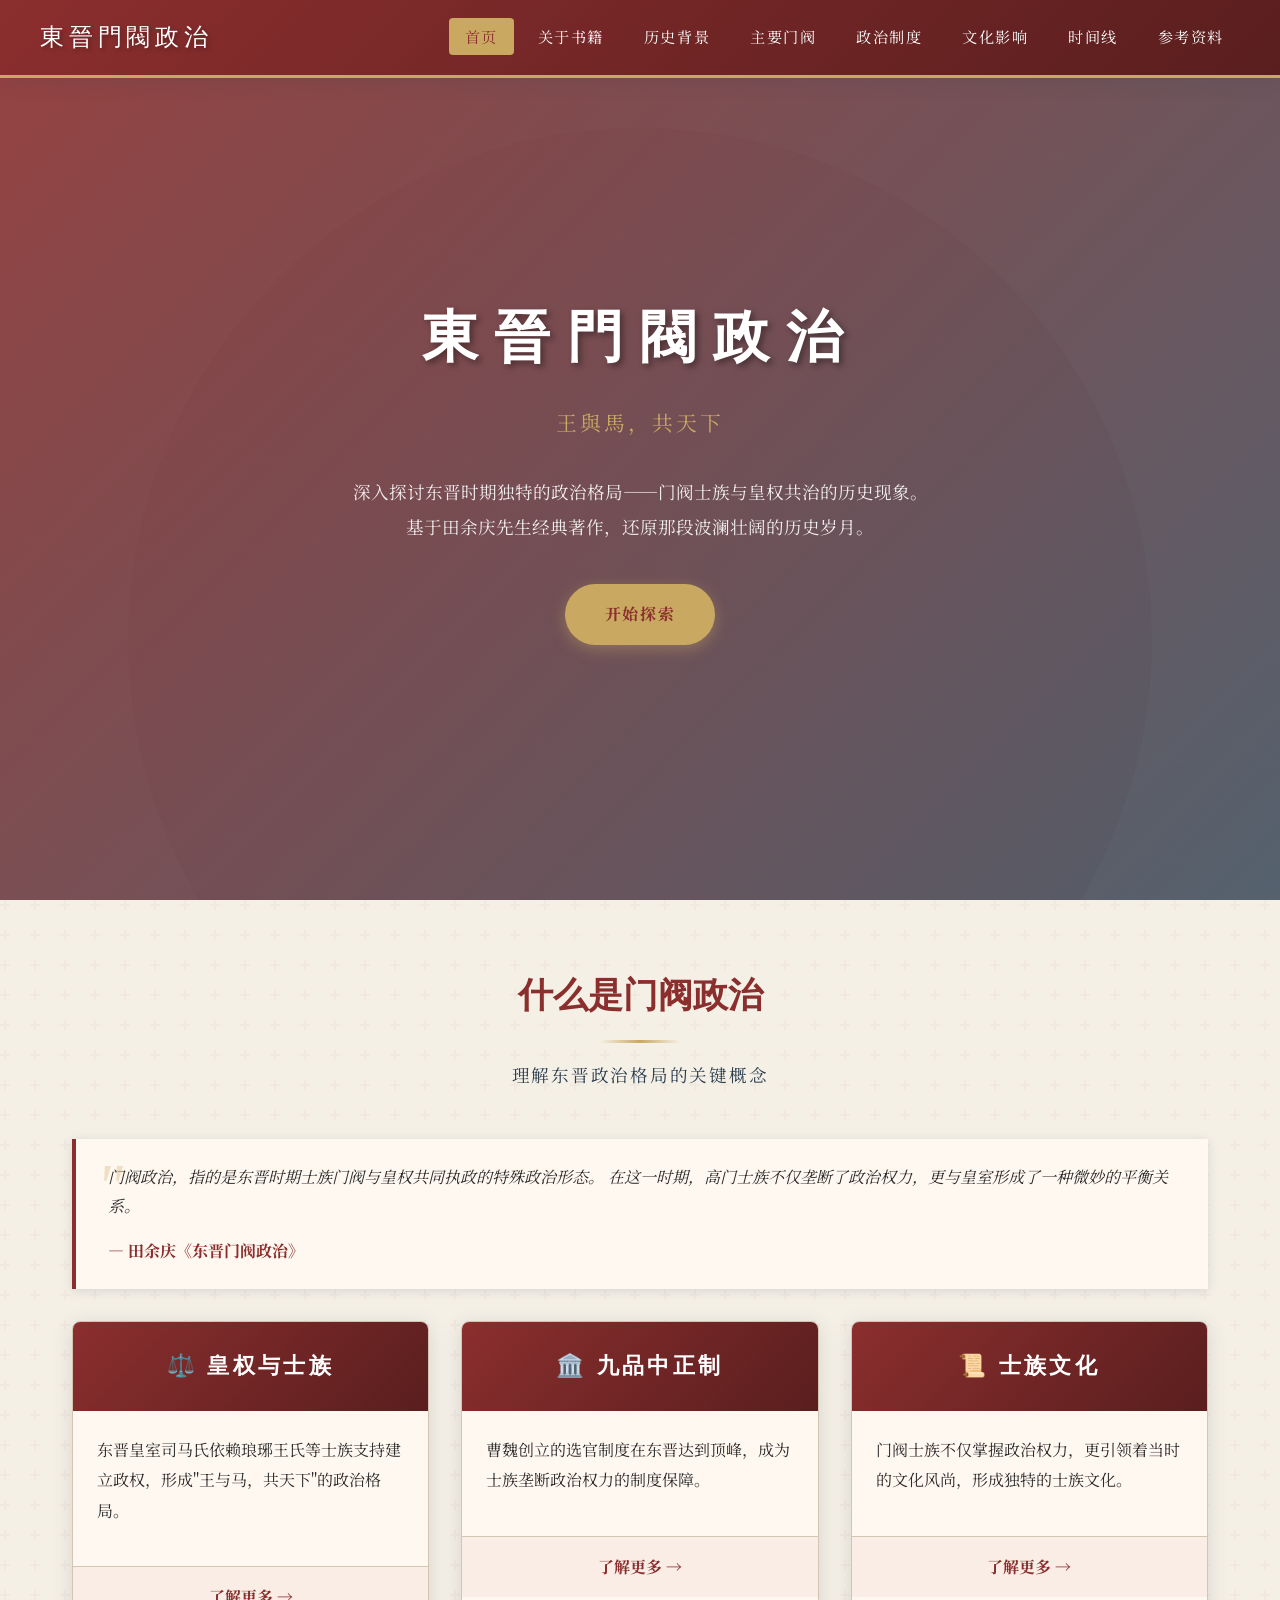
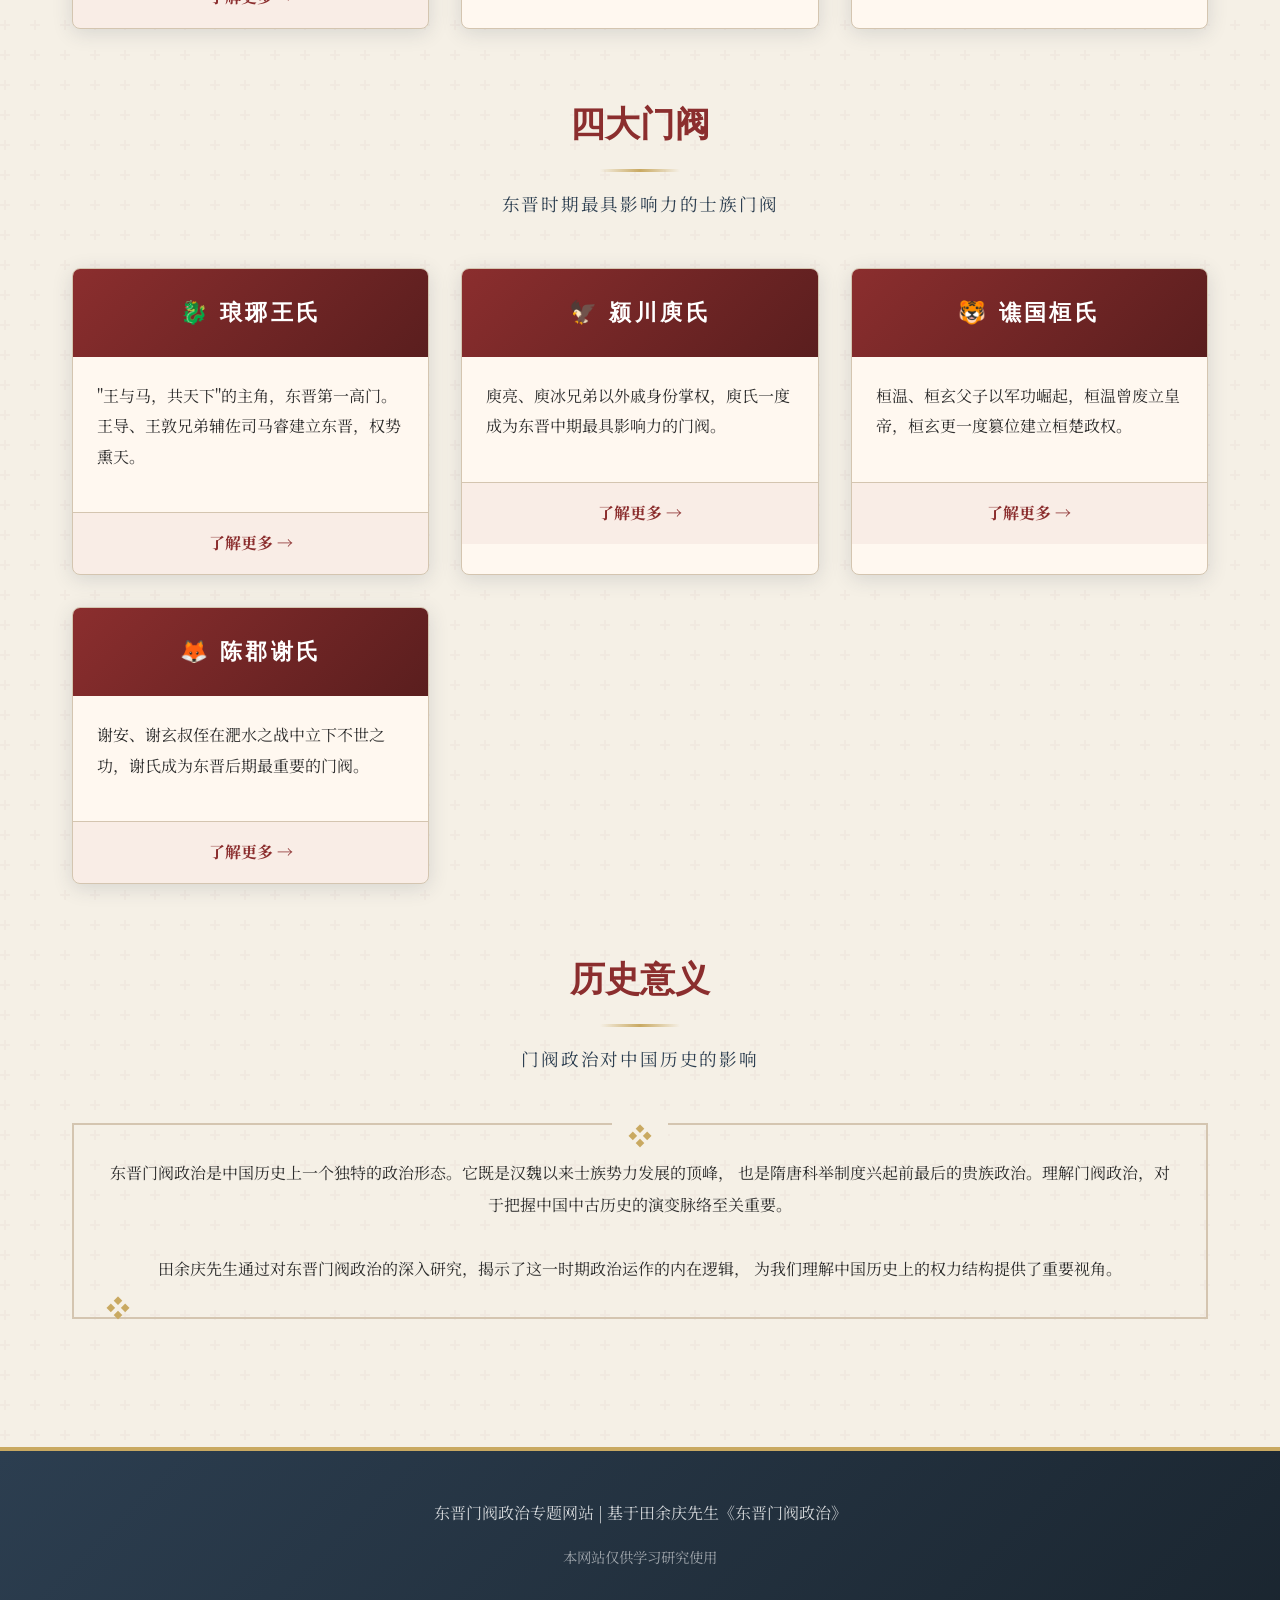
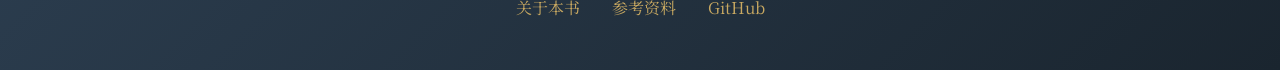
==== index.html @ a9a21c16 "Initial commit: 东晋门阀政治专题网站" ====
<!DOCTYPE html>
<html lang="zh-CN">
<head>
  <meta charset="UTF-8">
  <meta name="viewport" content="width=device-width, initial-scale=1.0">
  <meta name="description" content="东晋门阀政治专题网站 - 基于田余庆先生经典著作，深入探讨东晋时期门阀士族与皇权的政治格局">
  <meta name="keywords" content="东晋，门阀政治，田余庆，魏晋南北朝，中国历史，士族，皇权">
  <meta name="author" content="东晋门阀政治研究">
  
  <title>东晋门阀政治 - 首页</title>
  
  <!-- 样式表 -->
  <link rel="stylesheet" href="css/style.css">
  
  <!-- 字体 -->
  <link rel="preconnect" href="https://fonts.googleapis.com">
  <link rel="preconnect" href="https://fonts.gstatic.com" crossorigin>
  <link href="https://fonts.googleapis.com/css2?family=Noto+Serif+SC:wght@400;500;600;700&display=swap" rel="stylesheet">
  
  <!-- Favicon -->
  <link rel="icon" type="image/svg+xml" href="data:image/svg+xml,<svg xmlns='http://www.w3.org/2000/svg' viewBox='0 0 100 100'><text y='.9em' font-size='90'>📜</text></svg>">
</head>
<body>
  <!-- 导航栏 -->
  <nav class="navbar">
    <div class="navbar-content">
      <a href="index.html" class="navbar-brand">東晉門閥政治</a>
      <button class="navbar-toggle" aria-label="切换导航菜单">
        <span></span>
        <span></span>
        <span></span>
      </button>
      <ul class="nav-menu">
        <li><a href="index.html">首页</a></li>
        <li><a href="about.html">关于书籍</a></li>
        <li><a href="background.html">历史背景</a></li>
        <li><a href="clans.html">主要门阀</a></li>
        <li><a href="politics.html">政治制度</a></li>
        <li><a href="culture.html">文化影响</a></li>
        <li><a href="timeline.html">时间线</a></li>
        <li><a href="references.html">参考资料</a></li>
      </ul>
    </div>
  </nav>

  <!-- 英雄区域 -->
  <header class="hero">
    <div class="hero-content">
      <h1 class="hero-title">東晉門閥政治</h1>
      <p class="hero-subtitle">王與馬，共天下</p>
      <p class="hero-description">
        深入探讨东晋时期独特的政治格局——门阀士族与皇权共治的历史现象。<br>
        基于田余庆先生经典著作，还原那段波澜壮阔的历史岁月。
      </p>
      <a href="about.html" class="hero-btn">开始探索</a>
    </div>
  </header>

  <!-- 主要内容 -->
  <main class="container">
    <!-- 简介部分 -->
    <section class="section">
      <h2 class="section-title">什么是门阀政治</h2>
      <p class="section-subtitle">理解东晋政治格局的关键概念</p>
      
      <div class="quote-block">
        <p>
          门阀政治，指的是东晋时期士族门阀与皇权共同执政的特殊政治形态。
          在这一时期，高门士族不仅垄断了政治权力，更与皇室形成了一种微妙的平衡关系。
        </p>
        <cite>— 田余庆《东晋门阀政治》</cite>
      </div>
      
      <div class="card-grid">
        <article class="card">
          <div class="card-header">
            <h3>⚖️ 皇权与士族</h3>
          </div>
          <div class="card-body">
            <p>东晋皇室司马氏依赖琅琊王氏等士族支持建立政权，形成"王与马，共天下"的政治格局。</p>
          </div>
          <div class="card-footer">
            <a href="politics.html" style="color: var(--primary-color); text-decoration: none; font-weight: bold;">了解更多 →</a>
          </div>
        </article>
        
        <article class="card">
          <div class="card-header">
            <h3>🏛️ 九品中正制</h3>
          </div>
          <div class="card-body">
            <p>曹魏创立的选官制度在东晋达到顶峰，成为士族垄断政治权力的制度保障。</p>
          </div>
          <div class="card-footer">
            <a href="politics.html" style="color: var(--primary-color); text-decoration: none; font-weight: bold;">了解更多 →</a>
          </div>
        </article>
        
        <article class="card">
          <div class="card-header">
            <h3>📜 士族文化</h3>
          </div>
          <div class="card-body">
            <p>门阀士族不仅掌握政治权力，更引领着当时的文化风尚，形成独特的士族文化。</p>
          </div>
          <div class="card-footer">
            <a href="culture.html" style="color: var(--primary-color); text-decoration: none; font-weight: bold;">了解更多 →</a>
          </div>
        </article>
      </div>
    </section>

    <!-- 主要门阀预览 -->
    <section class="section">
      <h2 class="section-title">四大门阀</h2>
      <p class="section-subtitle">东晋时期最具影响力的士族门阀</p>
      
      <div class="card-grid">
        <article class="card">
          <div class="card-header">
            <h3>🐉 琅琊王氏</h3>
          </div>
          <div class="card-body">
            <p>"王与马，共天下"的主角，东晋第一高门。王导、王敦兄弟辅佐司马睿建立东晋，权势熏天。</p>
          </div>
          <div class="card-footer">
            <a href="clans.html" style="color: var(--primary-color); text-decoration: none; font-weight: bold;">了解更多 →</a>
          </div>
        </article>
        
        <article class="card">
          <div class="card-header">
            <h3>🦅 颍川庾氏</h3>
          </div>
          <div class="card-body">
            <p>庾亮、庾冰兄弟以外戚身份掌权，庾氏一度成为东晋中期最具影响力的门阀。</p>
          </div>
          <div class="card-footer">
            <a href="clans.html" style="color: var(--primary-color); text-decoration: none; font-weight: bold;">了解更多 →</a>
          </div>
        </article>
        
        <article class="card">
          <div class="card-header">
            <h3>🐯 谯国桓氏</h3>
          </div>
          <div class="card-body">
            <p>桓温、桓玄父子以军功崛起，桓温曾废立皇帝，桓玄更一度篡位建立桓楚政权。</p>
          </div>
          <div class="card-footer">
            <a href="clans.html" style="color: var(--primary-color); text-decoration: none; font-weight: bold;">了解更多 →</a>
          </div>
        </article>
        
        <article class="card">
          <div class="card-header">
            <h3>🦊 陈郡谢氏</h3>
          </div>
          <div class="card-body">
            <p>谢安、谢玄叔侄在淝水之战中立下不世之功，谢氏成为东晋后期最重要的门阀。</p>
          </div>
          <div class="card-footer">
            <a href="clans.html" style="color: var(--primary-color); text-decoration: none; font-weight: bold;">了解更多 →</a>
          </div>
        </article>
      </div>
    </section>

    <!-- 历史意义 -->
    <section class="section">
      <h2 class="section-title">历史意义</h2>
      <p class="section-subtitle">门阀政治对中国历史的影响</p>
      
      <div class="decorative-border">
        <p style="line-height: 2; text-align: center;">
          东晋门阀政治是中国历史上一个独特的政治形态。它既是汉魏以来士族势力发展的顶峰，
          也是隋唐科举制度兴起前最后的贵族政治。理解门阀政治，对于把握中国中古历史的演变脉络至关重要。
          <br><br>
          田余庆先生通过对东晋门阀政治的深入研究，揭示了这一时期政治运作的内在逻辑，
          为我们理解中国历史上的权力结构提供了重要视角。
        </p>
      </div>
    </section>
  </main>

  <!-- 页脚 -->
  <footer class="footer">
    <div class="footer-content">
      <p class="footer-text">东晋门阀政治专题网站 | 基于田余庆先生《东晋门阀政治》</p>
      <p class="footer-text" style="font-size: 0.9rem; opacity: 0.7;">本网站仅供学习研究使用</p>
      <div class="footer-links">
        <a href="about.html">关于本书</a>
        <a href="references.html">参考资料</a>
        <a href="https://github.com" target="_blank" rel="noopener">GitHub</a>
      </div>
    </div>
  </footer>

  <!-- JavaScript -->
  <script src="js/main.js"></script>
</body>
</html>
---- css/style.css ----
/* 东晋门阀政治 - 中国风古典风格样式 */

:root {
  /* 中国传统色彩 */
  --primary-color: #8B2E2E;        /* 朱红 - 主色调 */
  --secondary-color: #2C3E50;      /* 深青 - 辅助色 */
  --accent-color: #C9A961;         /* 金色 - 强调色 */
  --bg-color: #F5F0E6;             /* 米白 - 背景色 */
  --paper-color: #FFF8F0;          /* 宣纸白 */
  --text-color: #2C2C2C;           /* 墨黑 - 文字色 */
  --border-color: #D4C5B0;         /* 浅棕 - 边框色 */
  --shadow-color: rgba(44, 62, 80, 0.15);
  
  /* 字体 */
  --font-primary: "Noto Serif SC", "Source Han Serif SC", "STSong", "SimSun", serif;
  --font-decorative: "Kaiti", "STKaiti", "KaiTi_GB2312", serif;
}

/* 基础重置 */
* {
  margin: 0;
  padding: 0;
  box-sizing: border-box;
}

html {
  scroll-behavior: smooth;
}

body {
  font-family: var(--font-primary);
  background-color: var(--bg-color);
  color: var(--text-color);
  line-height: 1.8;
  font-size: 16px;
  background-image: url("data:image/svg+xml,%3Csvg width='60' height='60' viewBox='0 0 60 60' xmlns='http://www.w3.org/2000/svg'%3E%3Cg fill='none' fill-rule='evenodd'%3E%3Cg fill='%238B2E2E' fill-opacity='0.03'%3E%3Cpath d='M36 34v-4h-2v4h-4v2h4v4h2v-4h4v-2h-4zm0-30V0h-2v4h-4v2h4v4h2V6h4V4h-4zM6 34v-4H4v4H0v2h4v4h2v-4h4v-2H6zM6 4V0H4v4H0v2h4v4h2V6h4V4H6z'/%3E%3C/g%3E%3C/g%3E%3C/svg%3E");
}

/* 导航栏 */
.navbar {
  position: fixed;
  top: 0;
  left: 0;
  right: 0;
  background: linear-gradient(135deg, var(--primary-color) 0%, #5A1E1E 100%);
  padding: 1rem 2rem;
  z-index: 1000;
  box-shadow: 0 2px 20px var(--shadow-color);
  border-bottom: 3px solid var(--accent-color);
}

.navbar-content {
  max-width: 1200px;
  margin: 0 auto;
  display: flex;
  justify-content: space-between;
  align-items: center;
}

.navbar-brand {
  font-family: var(--font-decorative);
  font-size: 1.5rem;
  color: #fff;
  text-decoration: none;
  letter-spacing: 0.2em;
  text-shadow: 2px 2px 4px rgba(0,0,0,0.3);
}

.navbar-brand:hover {
  color: var(--accent-color);
}

.navbar-toggle {
  display: none;
  background: none;
  border: 2px solid var(--accent-color);
  padding: 0.5rem 1rem;
  cursor: pointer;
  border-radius: 4px;
}

.navbar-toggle span {
  display: block;
  width: 25px;
  height: 3px;
  background: var(--accent-color);
  margin: 5px 0;
  transition: 0.3s;
}

.nav-menu {
  display: flex;
  list-style: none;
  gap: 0.5rem;
}

.nav-menu a {
  color: #fff;
  text-decoration: none;
  padding: 0.5rem 1rem;
  border-radius: 4px;
  transition: all 0.3s ease;
  font-size: 0.95rem;
  letter-spacing: 0.1em;
}

.nav-menu a:hover,
.nav-menu a.active {
  background: var(--accent-color);
  color: var(--primary-color);
}

/* 英雄区域 */
.hero {
  min-height: 100vh;
  display: flex;
  align-items: center;
  justify-content: center;
  text-align: center;
  padding: 6rem 2rem 4rem;
  background: linear-gradient(135deg, rgba(139, 46, 46, 0.9) 0%, rgba(44, 62, 80, 0.8) 100%),
              url('data:image/svg+xml,<svg xmlns="http://www.w3.org/2000/svg" viewBox="0 0 100 100"><rect fill="%23F5F0E6" width="100" height="100"/><circle cx="50" cy="50" r="40" fill="%238B2E2E" opacity="0.1"/></svg>');
  background-size: cover;
  position: relative;
  overflow: hidden;
}

.hero::before {
  content: '';
  position: absolute;
  top: 0;
  left: 0;
  right: 0;
  bottom: 0;
  background: url("data:image/svg+xml,%3Csvg width='100' height='100' xmlns='http://www.w3.org/2000/svg'%3E%3Cpath d='M0 50 Q 25 25, 50 50 T 100 50' stroke='%23C9A961' fill='none' opacity='0.1' stroke-width='0.5'/%3E%3C/svg%3E");
  opacity: 0.3;
}

.hero-content {
  position: relative;
  z-index: 1;
  max-width: 800px;
}

.hero-title {
  font-family: var(--font-decorative);
  font-size: 3.5rem;
  color: #fff;
  margin-bottom: 1rem;
  letter-spacing: 0.3em;
  text-shadow: 3px 3px 6px rgba(0,0,0,0.4);
  animation: fadeInDown 1s ease;
}

.hero-subtitle {
  font-size: 1.3rem;
  color: var(--accent-color);
  margin-bottom: 2rem;
  letter-spacing: 0.15em;
  animation: fadeInUp 1s ease 0.3s both;
}

.hero-description {
  color: rgba(255,255,255,0.9);
  font-size: 1.1rem;
  line-height: 2;
  margin-bottom: 2.5rem;
  animation: fadeInUp 1s ease 0.5s both;
}

.hero-btn {
  display: inline-block;
  background: var(--accent-color);
  color: var(--primary-color);
  padding: 1rem 2.5rem;
  border-radius: 50px;
  text-decoration: none;
  font-weight: bold;
  letter-spacing: 0.1em;
  transition: all 0.3s ease;
  box-shadow: 0 4px 15px rgba(201, 169, 97, 0.4);
  animation: fadeInUp 1s ease 0.7s both;
}

.hero-btn:hover {
  transform: translateY(-3px);
  box-shadow: 0 6px 25px rgba(201, 169, 97, 0.6);
}

/* 装饰性边框 */
.decorative-border {
  border: 2px solid var(--border-color);
  padding: 2rem;
  position: relative;
  margin: 2rem 0;
}

.decorative-border::before,
.decorative-border::after {
  content: '❖';
  position: absolute;
  color: var(--accent-color);
  font-size: 1.5rem;
}

.decorative-border::before {
  top: -12px;
  left: 50%;
  transform: translateX(-50%);
  background: var(--bg-color);
  padding: 0 1rem;
}

/* 内容区域 */
.container {
  max-width: 1200px;
  margin: 0 auto;
  padding: 4rem 2rem;
}

.section {
  margin-bottom: 4rem;
}

.section-title {
  font-family: var(--font-decorative);
  font-size: 2.2rem;
  color: var(--primary-color);
  text-align: center;
  margin-bottom: 1rem;
  position: relative;
  padding-bottom: 1rem;
}

.section-title::after {
  content: '';
  position: absolute;
  bottom: 0;
  left: 50%;
  transform: translateX(-50%);
  width: 80px;
  height: 3px;
  background: linear-gradient(90deg, transparent, var(--accent-color), transparent);
}

.section-subtitle {
  text-align: center;
  color: var(--secondary-color);
  font-size: 1.1rem;
  margin-bottom: 3rem;
  letter-spacing: 0.1em;
}

/* 卡片样式 */
.card-grid {
  display: grid;
  grid-template-columns: repeat(auto-fit, minmax(280px, 1fr));
  gap: 2rem;
  margin-top: 2rem;
}

.card {
  background: var(--paper-color);
  border-radius: 8px;
  overflow: hidden;
  box-shadow: 0 4px 20px var(--shadow-color);
  transition: transform 0.3s ease, box-shadow 0.3s ease;
  border: 1px solid var(--border-color);
}

.card:hover {
  transform: translateY(-5px);
  box-shadow: 0 8px 30px rgba(139, 46, 46, 0.2);
}

.card-header {
  background: linear-gradient(135deg, var(--primary-color) 0%, #5A1E1E 100%);
  color: #fff;
  padding: 1.5rem;
  text-align: center;
}

.card-header h3 {
  font-family: var(--font-decorative);
  font-size: 1.4rem;
  letter-spacing: 0.15em;
}

.card-body {
  padding: 1.5rem;
}

.card-body p {
  color: var(--text-color);
  line-height: 1.9;
  margin-bottom: 1rem;
}

.card-footer {
  padding: 1rem 1.5rem;
  background: rgba(139, 46, 46, 0.05);
  border-top: 1px solid var(--border-color);
  text-align: center;
}

/* 引用块 */
.quote-block {
  background: var(--paper-color);
  border-left: 4px solid var(--primary-color);
  padding: 1.5rem 2rem;
  margin: 2rem 0;
  font-style: italic;
  position: relative;
  box-shadow: 0 2px 10px var(--shadow-color);
}

.quote-block::before {
  content: '"';
  position: absolute;
  top: -10px;
  left: 20px;
  font-size: 4rem;
  color: var(--accent-color);
  opacity: 0.3;
  font-family: Georgia, serif;
}

.quote-block cite {
  display: block;
  margin-top: 1rem;
  color: var(--primary-color);
  font-style: normal;
  font-weight: bold;
}

/* 时间线 */
.timeline {
  position: relative;
  padding: 2rem 0;
  max-width: 800px;
  margin: 0 auto;
}

.timeline::before {
  content: '';
  position: absolute;
  left: 50%;
  transform: translateX(-50%);
  width: 3px;
  height: 100%;
  background: linear-gradient(180deg, var(--primary-color), var(--accent-color));
}

.timeline-item {
  position: relative;
  margin-bottom: 3rem;
  width: 50%;
  padding: 0 3rem;
}

.timeline-item:nth-child(odd) {
  left: 0;
  text-align: right;
}

.timeline-item:nth-child(even) {
  left: 50%;
  text-align: left;
}

.timeline-item::before {
  content: '◆';
  position: absolute;
  top: 0;
  color: var(--accent-color);
  font-size: 1.5rem;
}

.timeline-item:nth-child(odd)::before {
  right: -10px;
}

.timeline-item:nth-child(even)::before {
  left: -10px;
}

.timeline-year {
  font-family: var(--font-decorative);
  font-size: 1.3rem;
  color: var(--primary-color);
  font-weight: bold;
  margin-bottom: 0.5rem;
}

.timeline-content {
  background: var(--paper-color);
  padding: 1.5rem;
  border-radius: 8px;
  box-shadow: 0 2px 15px var(--shadow-color);
  border: 1px solid var(--border-color);
}

/* 表格样式 */
.data-table {
  width: 100%;
  border-collapse: collapse;
  margin: 2rem 0;
  background: var(--paper-color);
  box-shadow: 0 2px 15px var(--shadow-color);
  border-radius: 8px;
  overflow: hidden;
}

.data-table th,
.data-table td {
  padding: 1rem 1.5rem;
  text-align: left;
  border-bottom: 1px solid var(--border-color);
}

.data-table th {
  background: linear-gradient(135deg, var(--primary-color) 0%, #5A1E1E 100%);
  color: #fff;
  font-weight: bold;
  letter-spacing: 0.1em;
}

.data-table tr:hover {
  background: rgba(139, 46, 46, 0.05);
}

/* 页脚 */
.footer {
  background: linear-gradient(135deg, #2C3E50 0%, #1A252F 100%);
  color: #fff;
  padding: 3rem 2rem;
  text-align: center;
  border-top: 4px solid var(--accent-color);
}

.footer-content {
  max-width: 1200px;
  margin: 0 auto;
}

.footer-text {
  color: rgba(255,255,255,0.8);
  margin-bottom: 1rem;
}

.footer-links {
  display: flex;
  justify-content: center;
  gap: 2rem;
  flex-wrap: wrap;
  margin-top: 1.5rem;
}

.footer-links a {
  color: var(--accent-color);
  text-decoration: none;
  transition: color 0.3s ease;
}

.footer-links a:hover {
  color: #fff;
}

/* 动画 */
@keyframes fadeInDown {
  from {
    opacity: 0;
    transform: translateY(-30px);
  }
  to {
    opacity: 1;
    transform: translateY(0);
  }
}

@keyframes fadeInUp {
  from {
    opacity: 0;
    transform: translateY(30px);
  }
  to {
    opacity: 1;
    transform: translateY(0);
  }
}

/* 响应式设计 */
@media (max-width: 768px) {
  .navbar-toggle {
    display: block;
  }
  
  .nav-menu {
    display: none;
    position: absolute;
    top: 100%;
    left: 0;
    right: 0;
    background: var(--primary-color);
    flex-direction: column;
    padding: 1rem;
  }
  
  .nav-menu.active {
    display: flex;
  }
  
  .hero-title {
    font-size: 2rem;
  }
  
  .hero-subtitle {
    font-size: 1rem;
  }
  
  .section-title {
    font-size: 1.6rem;
  }
  
  .timeline::before {
    left: 20px;
  }
  
  .timeline-item {
    width: 100%;
    left: 0 !important;
    text-align: left !important;
    padding-left: 50px;
    padding-right: 0;
  }
  
  .timeline-item::before {
    left: 12px !important;
    right: auto !important;
  }
  
  .data-table {
    font-size: 0.85rem;
  }
  
  .data-table th,
  .data-table td {
    padding: 0.75rem;
  }
}

@media (max-width: 480px) {
  .hero-title {
    font-size: 1.6rem;
    letter-spacing: 0.15em;
  }
  
  .container {
    padding: 2rem 1rem;
  }
  
  .card-grid {
    grid-template-columns: 1fr;
  }
}

/* 滚动条美化 */
::-webkit-scrollbar {
  width: 10px;
}

::-webkit-scrollbar-track {
  background: var(--bg-color);
}

::-webkit-scrollbar-thumb {
  background: var(--primary-color);
  border-radius: 5px;
}

::-webkit-scrollbar-thumb:hover {
  background: #5A1E1E;
}

/* 打印样式 */
@media print {
  .navbar,
  .hero-btn,
  .footer-links {
    display: none;
  }
  
  body {
    background: #fff;
    font-size: 12pt;
  }
  
  .card {
    break-inside: avoid;
    box-shadow: none;
    border: 1px solid #ccc;
  }
}
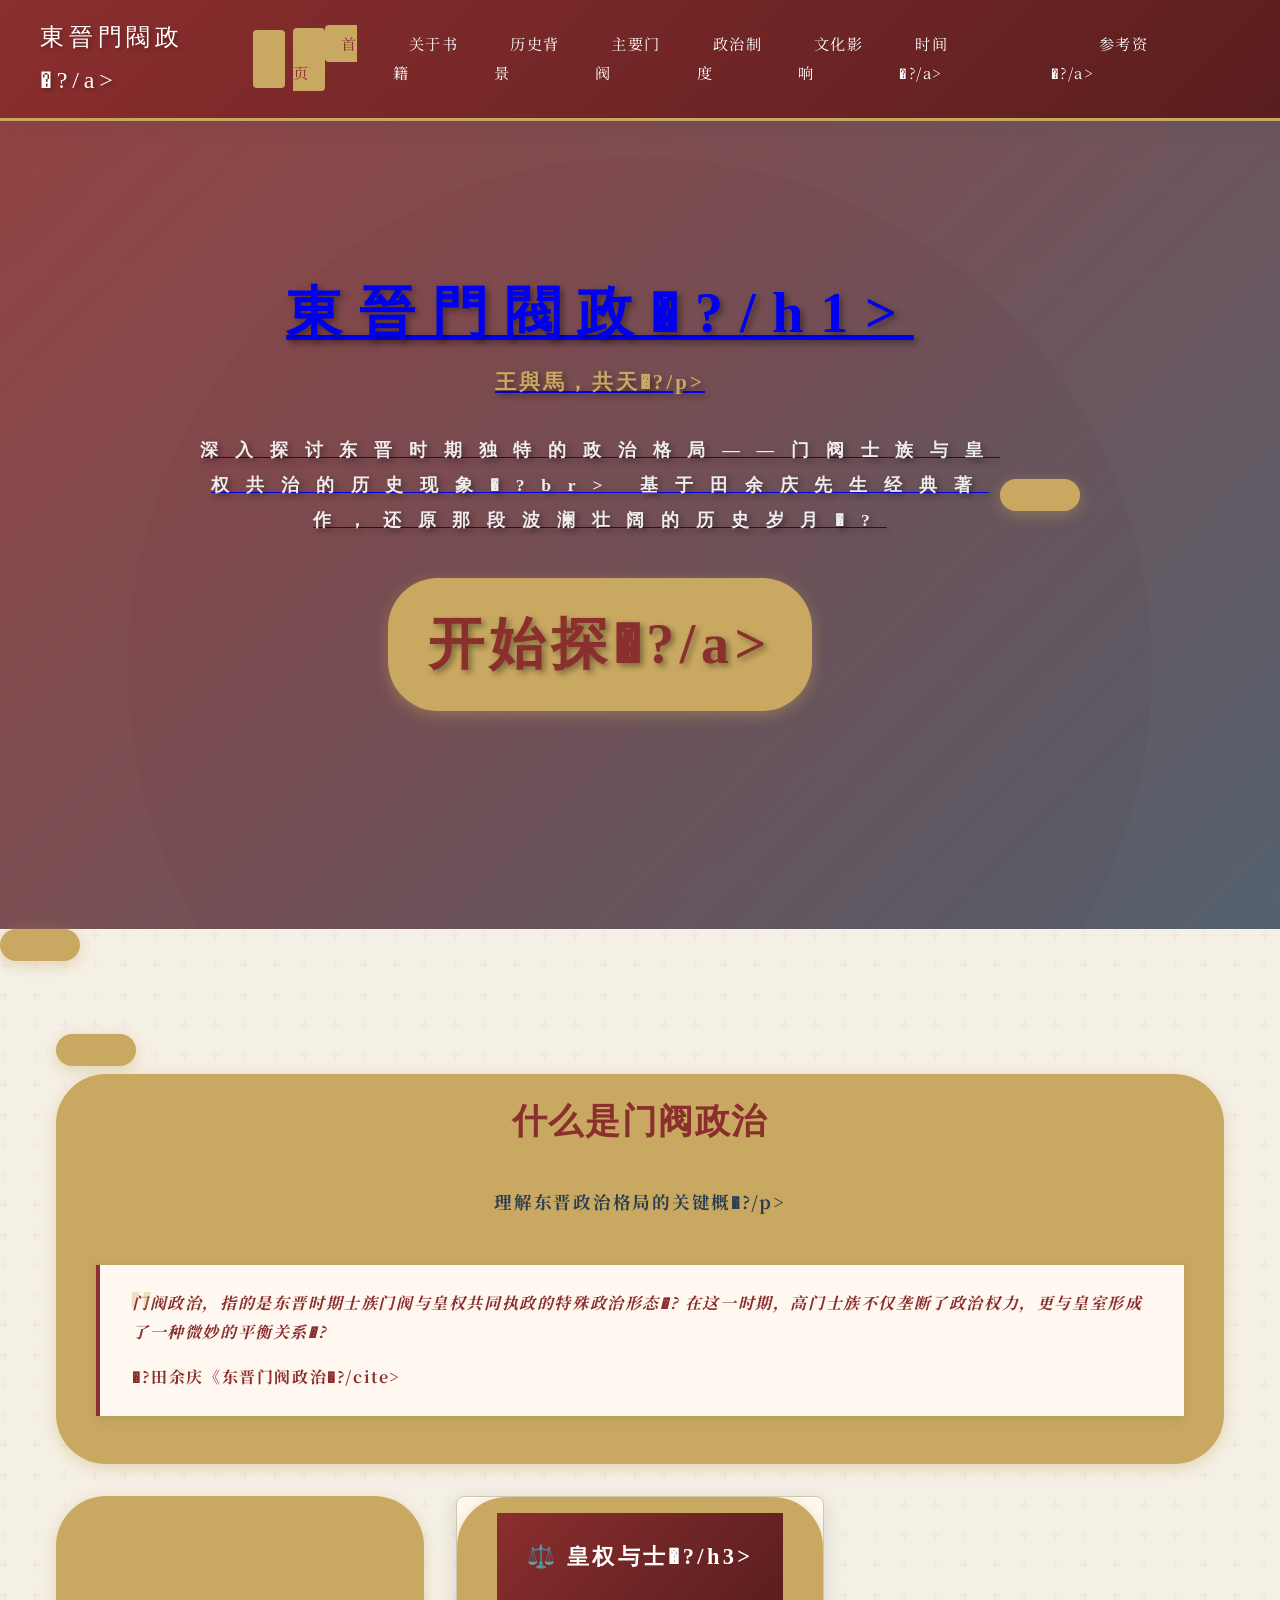
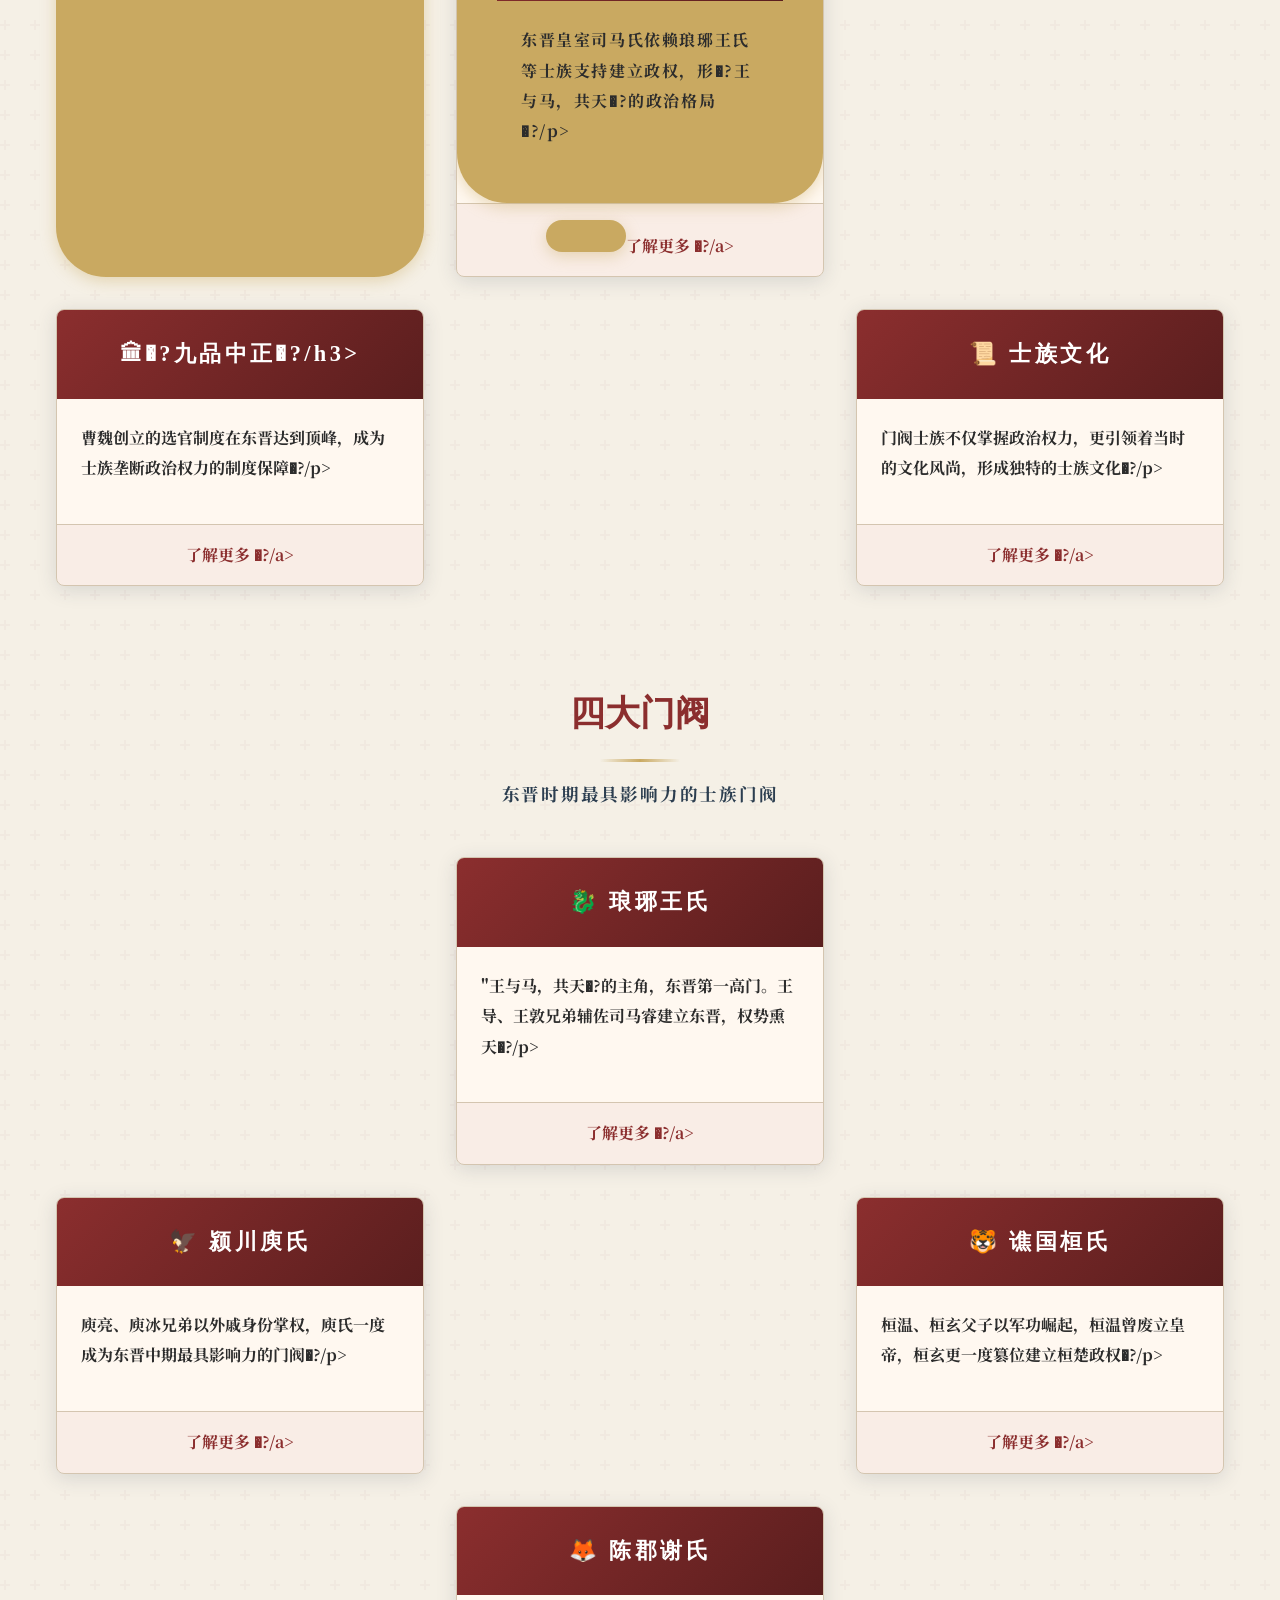
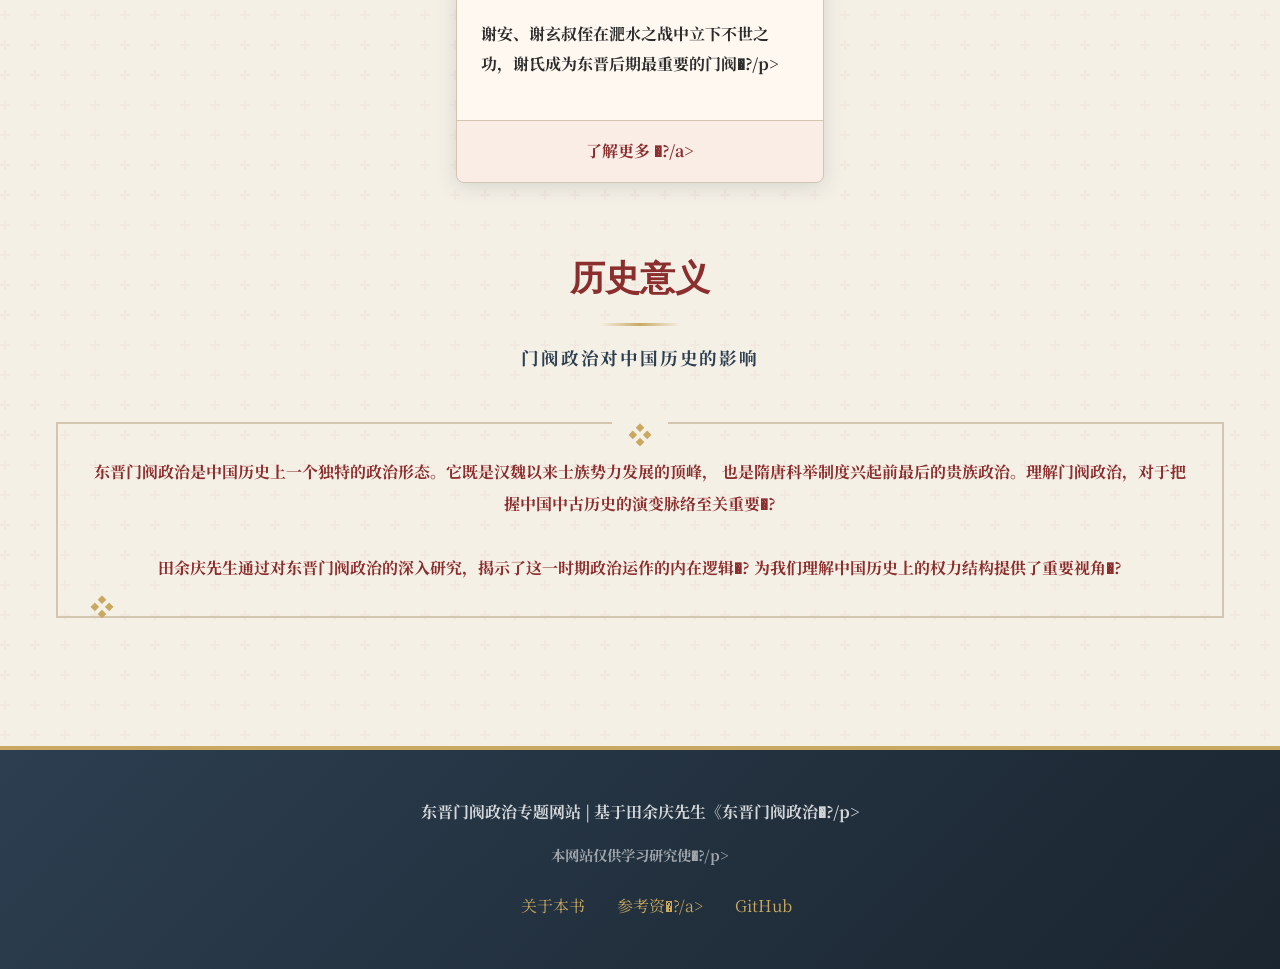
==== commit dae921ee: "修复手机端响应式设计 - 增强移动端适配" ====
--- a/index.html
+++ b/index.html
@@ -4,13 +4,14 @@
   <meta charset="UTF-8">
   <meta name="viewport" content="width=device-width, initial-scale=1.0">
   <meta name="description" content="东晋门阀政治专题网站 - 基于田余庆先生经典著作，深入探讨东晋时期门阀士族与皇权的政治格局">
-  <meta name="keywords" content="东晋，门阀政治，田余庆，魏晋南北朝，中国历史，士族，皇权">
+  <meta name="keywords" content="东晋，门阀政治，田余庆，魏晋南北朝，中国历史，士族，皇�?>
   <meta name="author" content="东晋门阀政治研究">
   
   <title>东晋门阀政治 - 首页</title>
   
-  <!-- 样式表 -->
-  <link rel="stylesheet" href="css/style.css">
+  <!-- 样式�?-->
+  <link rel="stylesheet" href="css/style.css">`n  <link rel="stylesheet" href="css/mobile-fix.css">
+  <link rel="stylesheet" href="css/mobile-fix.css">
   
   <!-- 字体 -->
   <link rel="preconnect" href="https://fonts.googleapis.com">
@@ -21,10 +22,10 @@
   <link rel="icon" type="image/svg+xml" href="data:image/svg+xml,<svg xmlns='http://www.w3.org/2000/svg' viewBox='0 0 100 100'><text y='.9em' font-size='90'>📜</text></svg>">
 </head>
 <body>
-  <!-- 导航栏 -->
+  <!-- 导航�?-->
   <nav class="navbar">
     <div class="navbar-content">
-      <a href="index.html" class="navbar-brand">東晉門閥政治</a>
+      <a href="index.html" class="navbar-brand">東晉門閥政�?/a>
       <button class="navbar-toggle" aria-label="切换导航菜单">
         <span></span>
         <span></span>
@@ -37,8 +38,8 @@
         <li><a href="clans.html">主要门阀</a></li>
         <li><a href="politics.html">政治制度</a></li>
         <li><a href="culture.html">文化影响</a></li>
-        <li><a href="timeline.html">时间线</a></li>
-        <li><a href="references.html">参考资料</a></li>
+        <li><a href="timeline.html">时间�?/a></li>
+        <li><a href="references.html">参考资�?/a></li>
       </ul>
     </div>
   </nav>
@@ -46,53 +47,50 @@
   <!-- 英雄区域 -->
   <header class="hero">
     <div class="hero-content">
-      <h1 class="hero-title">東晉門閥政治</h1>
-      <p class="hero-subtitle">王與馬，共天下</p>
+      <h1 class="hero-title">東晉門閥政�?/h1>
+      <p class="hero-subtitle">王與馬，共天�?/p>
       <p class="hero-description">
-        深入探讨东晋时期独特的政治格局——门阀士族与皇权共治的历史现象。<br>
-        基于田余庆先生经典著作，还原那段波澜壮阔的历史岁月。
-      </p>
-      <a href="about.html" class="hero-btn">开始探索</a>
+        深入探讨东晋时期独特的政治格局——门阀士族与皇权共治的历史现象�?br>
+        基于田余庆先生经典著作，还原那段波澜壮阔的历史岁月�?      </p>
+      <a href="about.html" class="hero-btn">开始探�?/a>
     </div>
   </header>
 
   <!-- 主要内容 -->
   <main class="container">
-    <!-- 简介部分 -->
+    <!-- 简介部�?-->
     <section class="section">
       <h2 class="section-title">什么是门阀政治</h2>
-      <p class="section-subtitle">理解东晋政治格局的关键概念</p>
+      <p class="section-subtitle">理解东晋政治格局的关键概�?/p>
       
       <div class="quote-block">
         <p>
-          门阀政治，指的是东晋时期士族门阀与皇权共同执政的特殊政治形态。
-          在这一时期，高门士族不仅垄断了政治权力，更与皇室形成了一种微妙的平衡关系。
-        </p>
-        <cite>— 田余庆《东晋门阀政治》</cite>
+          门阀政治，指的是东晋时期士族门阀与皇权共同执政的特殊政治形态�?          在这一时期，高门士族不仅垄断了政治权力，更与皇室形成了一种微妙的平衡关系�?        </p>
+        <cite>�?田余庆《东晋门阀政治�?/cite>
       </div>
       
       <div class="card-grid">
         <article class="card">
           <div class="card-header">
-            <h3>⚖️ 皇权与士族</h3>
+            <h3>⚖️ 皇权与士�?/h3>
           </div>
           <div class="card-body">
-            <p>东晋皇室司马氏依赖琅琊王氏等士族支持建立政权，形成"王与马，共天下"的政治格局。</p>
+            <p>东晋皇室司马氏依赖琅琊王氏等士族支持建立政权，形�?王与马，共天�?的政治格局�?/p>
           </div>
           <div class="card-footer">
-            <a href="politics.html" style="color: var(--primary-color); text-decoration: none; font-weight: bold;">了解更多 →</a>
+            <a href="politics.html" style="color: var(--primary-color); text-decoration: none; font-weight: bold;">了解更多 �?/a>
           </div>
         </article>
         
         <article class="card">
           <div class="card-header">
-            <h3>🏛️ 九品中正制</h3>
+            <h3>🏛�?九品中正�?/h3>
           </div>
           <div class="card-body">
-            <p>曹魏创立的选官制度在东晋达到顶峰，成为士族垄断政治权力的制度保障。</p>
+            <p>曹魏创立的选官制度在东晋达到顶峰，成为士族垄断政治权力的制度保障�?/p>
           </div>
           <div class="card-footer">
-            <a href="politics.html" style="color: var(--primary-color); text-decoration: none; font-weight: bold;">了解更多 →</a>
+            <a href="politics.html" style="color: var(--primary-color); text-decoration: none; font-weight: bold;">了解更多 �?/a>
           </div>
         </article>
         
@@ -101,10 +99,10 @@
             <h3>📜 士族文化</h3>
           </div>
           <div class="card-body">
-            <p>门阀士族不仅掌握政治权力，更引领着当时的文化风尚，形成独特的士族文化。</p>
+            <p>门阀士族不仅掌握政治权力，更引领着当时的文化风尚，形成独特的士族文化�?/p>
           </div>
           <div class="card-footer">
-            <a href="culture.html" style="color: var(--primary-color); text-decoration: none; font-weight: bold;">了解更多 →</a>
+            <a href="culture.html" style="color: var(--primary-color); text-decoration: none; font-weight: bold;">了解更多 �?/a>
           </div>
         </article>
       </div>
@@ -121,10 +119,10 @@
             <h3>🐉 琅琊王氏</h3>
           </div>
           <div class="card-body">
-            <p>"王与马，共天下"的主角，东晋第一高门。王导、王敦兄弟辅佐司马睿建立东晋，权势熏天。</p>
+            <p>"王与马，共天�?的主角，东晋第一高门。王导、王敦兄弟辅佐司马睿建立东晋，权势熏天�?/p>
           </div>
           <div class="card-footer">
-            <a href="clans.html" style="color: var(--primary-color); text-decoration: none; font-weight: bold;">了解更多 →</a>
+            <a href="clans.html" style="color: var(--primary-color); text-decoration: none; font-weight: bold;">了解更多 �?/a>
           </div>
         </article>
         
@@ -133,10 +131,10 @@
             <h3>🦅 颍川庾氏</h3>
           </div>
           <div class="card-body">
-            <p>庾亮、庾冰兄弟以外戚身份掌权，庾氏一度成为东晋中期最具影响力的门阀。</p>
+            <p>庾亮、庾冰兄弟以外戚身份掌权，庾氏一度成为东晋中期最具影响力的门阀�?/p>
           </div>
           <div class="card-footer">
-            <a href="clans.html" style="color: var(--primary-color); text-decoration: none; font-weight: bold;">了解更多 →</a>
+            <a href="clans.html" style="color: var(--primary-color); text-decoration: none; font-weight: bold;">了解更多 �?/a>
           </div>
         </article>
         
@@ -145,10 +143,10 @@
             <h3>🐯 谯国桓氏</h3>
           </div>
           <div class="card-body">
-            <p>桓温、桓玄父子以军功崛起，桓温曾废立皇帝，桓玄更一度篡位建立桓楚政权。</p>
+            <p>桓温、桓玄父子以军功崛起，桓温曾废立皇帝，桓玄更一度篡位建立桓楚政权�?/p>
           </div>
           <div class="card-footer">
-            <a href="clans.html" style="color: var(--primary-color); text-decoration: none; font-weight: bold;">了解更多 →</a>
+            <a href="clans.html" style="color: var(--primary-color); text-decoration: none; font-weight: bold;">了解更多 �?/a>
           </div>
         </article>
         
@@ -157,10 +155,10 @@
             <h3>🦊 陈郡谢氏</h3>
           </div>
           <div class="card-body">
-            <p>谢安、谢玄叔侄在淝水之战中立下不世之功，谢氏成为东晋后期最重要的门阀。</p>
+            <p>谢安、谢玄叔侄在淝水之战中立下不世之功，谢氏成为东晋后期最重要的门阀�?/p>
           </div>
           <div class="card-footer">
-            <a href="clans.html" style="color: var(--primary-color); text-decoration: none; font-weight: bold;">了解更多 →</a>
+            <a href="clans.html" style="color: var(--primary-color); text-decoration: none; font-weight: bold;">了解更多 �?/a>
           </div>
         </article>
       </div>
@@ -174,11 +172,8 @@
       <div class="decorative-border">
         <p style="line-height: 2; text-align: center;">
           东晋门阀政治是中国历史上一个独特的政治形态。它既是汉魏以来士族势力发展的顶峰，
-          也是隋唐科举制度兴起前最后的贵族政治。理解门阀政治，对于把握中国中古历史的演变脉络至关重要。
-          <br><br>
-          田余庆先生通过对东晋门阀政治的深入研究，揭示了这一时期政治运作的内在逻辑，
-          为我们理解中国历史上的权力结构提供了重要视角。
-        </p>
+          也是隋唐科举制度兴起前最后的贵族政治。理解门阀政治，对于把握中国中古历史的演变脉络至关重要�?          <br><br>
+          田余庆先生通过对东晋门阀政治的深入研究，揭示了这一时期政治运作的内在逻辑�?          为我们理解中国历史上的权力结构提供了重要视角�?        </p>
       </div>
     </section>
   </main>
@@ -186,11 +181,11 @@
   <!-- 页脚 -->
   <footer class="footer">
     <div class="footer-content">
-      <p class="footer-text">东晋门阀政治专题网站 | 基于田余庆先生《东晋门阀政治》</p>
-      <p class="footer-text" style="font-size: 0.9rem; opacity: 0.7;">本网站仅供学习研究使用</p>
+      <p class="footer-text">东晋门阀政治专题网站 | 基于田余庆先生《东晋门阀政治�?/p>
+      <p class="footer-text" style="font-size: 0.9rem; opacity: 0.7;">本网站仅供学习研究使�?/p>
       <div class="footer-links">
         <a href="about.html">关于本书</a>
-        <a href="references.html">参考资料</a>
+        <a href="references.html">参考资�?/a>
         <a href="https://github.com" target="_blank" rel="noopener">GitHub</a>
       </div>
     </div>
--- a/css/mobile-fix.css
+++ b/css/mobile-fix.css
@@ -0,0 +1,253 @@
+/* 手机端响应式修复 - 增强版 */
+
+/* 基础手机端优化 */
+@media (max-width: 768px) {
+  /* 导航栏修复 */
+  .navbar {
+    padding: 0.8rem 1rem;
+  }
+  
+  .navbar-brand {
+    font-size: 1.2rem;
+    letter-spacing: 0.1em;
+  }
+  
+  .navbar-toggle {
+    display: flex;
+    flex-direction: column;
+    gap: 5px;
+    padding: 8px;
+    background: rgba(255,255,255,0.1);
+    border: 1px solid var(--accent-color);
+  }
+  
+  .navbar-toggle span {
+    width: 22px;
+    height: 2px;
+    background: var(--accent-color);
+  }
+  
+  /* 导航菜单 */
+  .nav-menu {
+    display: none;
+    position: absolute;
+    top: 100%;
+    left: 0;
+    right: 0;
+    background: linear-gradient(135deg, var(--primary-color) 0%, #5A1E1E 100%);
+    flex-direction: column;
+    padding: 1rem;
+    gap: 0.5rem;
+    box-shadow: 0 4px 20px rgba(0,0,0,0.3);
+    border-top: 2px solid var(--accent-color);
+  }
+  
+  .nav-menu.active {
+    display: flex;
+  }
+  
+  .nav-menu a {
+    padding: 0.8rem 1rem;
+    border-radius: 4px;
+    transition: background 0.3s;
+    font-size: 0.95rem;
+  }
+  
+  .nav-menu a:hover {
+    background: rgba(255,255,255,0.1);
+  }
+  
+  /* Hero区域 */
+  .hero {
+    padding: 6rem 1rem 3rem;
+    min-height: auto;
+  }
+  
+  .hero-title {
+    font-size: 1.8rem;
+    letter-spacing: 0.15em;
+    margin-bottom: 0.5rem;
+  }
+  
+  .hero-subtitle {
+    font-size: 1rem;
+    letter-spacing: 0.1em;
+  }
+  
+  .hero-description {
+    font-size: 0.95rem;
+    padding: 0 1rem;
+  }
+  
+  .hero-btn {
+    padding: 0.8rem 1.5rem;
+    font-size: 0.9rem;
+  }
+  
+  /* 内容区域 */
+  .container {
+    padding: 1.5rem 1rem;
+    margin: 1rem;
+    border-radius: 8px;
+  }
+  
+  .section-title {
+    font-size: 1.5rem;
+    margin-bottom: 1.5rem;
+  }
+  
+  .section-title::after {
+    width: 60px;
+    height: 3px;
+  }
+  
+  /* 卡片网格 */
+  .card-grid {
+    grid-template-columns: 1fr;
+    gap: 1rem;
+  }
+  
+  .card {
+    padding: 1.2rem;
+  }
+  
+  .card-title {
+    font-size: 1.1rem;
+  }
+  
+  .card-content {
+    font-size: 0.9rem;
+  }
+  
+  /* 时间线 */
+  .timeline {
+    padding: 1rem 0;
+  }
+  
+  .timeline::before {
+    left: 15px;
+  }
+  
+  .timeline-item {
+    width: 100%;
+    left: 0 !important;
+    text-align: left !important;
+    padding-left: 40px;
+    padding-right: 0;
+    margin-bottom: 1.5rem;
+  }
+  
+  .timeline-item::before {
+    left: 8px !important;
+    right: auto !important;
+    width: 14px;
+    height: 14px;
+  }
+  
+  .timeline-content {
+    padding: 1rem;
+  }
+  
+  .timeline-title {
+    font-size: 1rem;
+  }
+  
+  /* 表格 */
+  .data-table {
+    font-size: 0.8rem;
+    display: block;
+    overflow-x: auto;
+    white-space: nowrap;
+  }
+  
+  .data-table th,
+  .data-table td {
+    padding: 0.6rem 0.8rem;
+  }
+  
+  /* 页脚 */
+  .footer {
+    padding: 2rem 1rem;
+  }
+  
+  .footer-links {
+    flex-direction: column;
+    gap: 1rem;
+  }
+  
+  /* 引用块 */
+  .quote-block {
+    padding: 1rem 1.2rem;
+    margin: 1.5rem 0;
+    font-size: 0.95rem;
+  }
+  
+  /* 列表 */
+  .feature-list li {
+    padding: 0.6rem 0;
+    font-size: 0.9rem;
+  }
+}
+
+/* 小屏幕手机优化 */
+@media (max-width: 480px) {
+  .hero-title {
+    font-size: 1.5rem;
+  }
+  
+  .hero-subtitle {
+    font-size: 0.9rem;
+  }
+  
+  .section-title {
+    font-size: 1.3rem;
+  }
+  
+  .card-title {
+    font-size: 1rem;
+  }
+  
+  .navbar-brand {
+    font-size: 1rem;
+  }
+}
+
+/* 触摸设备优化 */
+@media (hover: none) {
+  .card:hover {
+    transform: none;
+    box-shadow: 0 4px 15px var(--shadow-color);
+  }
+  
+  .nav-menu a:hover {
+    background: transparent;
+  }
+  
+  .nav-menu a:active {
+    background: rgba(255,255,255,0.15);
+  }
+}
+
+/* 横屏手机 */
+@media (max-width: 768px) and (orientation: landscape) {
+  .hero {
+    padding: 5rem 1rem 2rem;
+  }
+  
+  .hero-title {
+    font-size: 1.6rem;
+  }
+}
+
+/* 安全区域适配（iPhone X+） */
+@supports (padding: max(0px)) {
+  .navbar {
+    padding-left: max(1rem, env(safe-area-inset-left));
+    padding-right: max(1rem, env(safe-area-inset-right));
+  }
+  
+  .container {
+    padding-left: max(1rem, env(safe-area-inset-left));
+    padding-right: max(1rem, env(safe-area-inset-right));
+  }
+}
--- a/css/mobile-fix.css
+++ b/css/mobile-fix.css
@@ -0,0 +1,253 @@
+/* 手机端响应式修复 - 增强版 */
+
+/* 基础手机端优化 */
+@media (max-width: 768px) {
+  /* 导航栏修复 */
+  .navbar {
+    padding: 0.8rem 1rem;
+  }
+  
+  .navbar-brand {
+    font-size: 1.2rem;
+    letter-spacing: 0.1em;
+  }
+  
+  .navbar-toggle {
+    display: flex;
+    flex-direction: column;
+    gap: 5px;
+    padding: 8px;
+    background: rgba(255,255,255,0.1);
+    border: 1px solid var(--accent-color);
+  }
+  
+  .navbar-toggle span {
+    width: 22px;
+    height: 2px;
+    background: var(--accent-color);
+  }
+  
+  /* 导航菜单 */
+  .nav-menu {
+    display: none;
+    position: absolute;
+    top: 100%;
+    left: 0;
+    right: 0;
+    background: linear-gradient(135deg, var(--primary-color) 0%, #5A1E1E 100%);
+    flex-direction: column;
+    padding: 1rem;
+    gap: 0.5rem;
+    box-shadow: 0 4px 20px rgba(0,0,0,0.3);
+    border-top: 2px solid var(--accent-color);
+  }
+  
+  .nav-menu.active {
+    display: flex;
+  }
+  
+  .nav-menu a {
+    padding: 0.8rem 1rem;
+    border-radius: 4px;
+    transition: background 0.3s;
+    font-size: 0.95rem;
+  }
+  
+  .nav-menu a:hover {
+    background: rgba(255,255,255,0.1);
+  }
+  
+  /* Hero区域 */
+  .hero {
+    padding: 6rem 1rem 3rem;
+    min-height: auto;
+  }
+  
+  .hero-title {
+    font-size: 1.8rem;
+    letter-spacing: 0.15em;
+    margin-bottom: 0.5rem;
+  }
+  
+  .hero-subtitle {
+    font-size: 1rem;
+    letter-spacing: 0.1em;
+  }
+  
+  .hero-description {
+    font-size: 0.95rem;
+    padding: 0 1rem;
+  }
+  
+  .hero-btn {
+    padding: 0.8rem 1.5rem;
+    font-size: 0.9rem;
+  }
+  
+  /* 内容区域 */
+  .container {
+    padding: 1.5rem 1rem;
+    margin: 1rem;
+    border-radius: 8px;
+  }
+  
+  .section-title {
+    font-size: 1.5rem;
+    margin-bottom: 1.5rem;
+  }
+  
+  .section-title::after {
+    width: 60px;
+    height: 3px;
+  }
+  
+  /* 卡片网格 */
+  .card-grid {
+    grid-template-columns: 1fr;
+    gap: 1rem;
+  }
+  
+  .card {
+    padding: 1.2rem;
+  }
+  
+  .card-title {
+    font-size: 1.1rem;
+  }
+  
+  .card-content {
+    font-size: 0.9rem;
+  }
+  
+  /* 时间线 */
+  .timeline {
+    padding: 1rem 0;
+  }
+  
+  .timeline::before {
+    left: 15px;
+  }
+  
+  .timeline-item {
+    width: 100%;
+    left: 0 !important;
+    text-align: left !important;
+    padding-left: 40px;
+    padding-right: 0;
+    margin-bottom: 1.5rem;
+  }
+  
+  .timeline-item::before {
+    left: 8px !important;
+    right: auto !important;
+    width: 14px;
+    height: 14px;
+  }
+  
+  .timeline-content {
+    padding: 1rem;
+  }
+  
+  .timeline-title {
+    font-size: 1rem;
+  }
+  
+  /* 表格 */
+  .data-table {
+    font-size: 0.8rem;
+    display: block;
+    overflow-x: auto;
+    white-space: nowrap;
+  }
+  
+  .data-table th,
+  .data-table td {
+    padding: 0.6rem 0.8rem;
+  }
+  
+  /* 页脚 */
+  .footer {
+    padding: 2rem 1rem;
+  }
+  
+  .footer-links {
+    flex-direction: column;
+    gap: 1rem;
+  }
+  
+  /* 引用块 */
+  .quote-block {
+    padding: 1rem 1.2rem;
+    margin: 1.5rem 0;
+    font-size: 0.95rem;
+  }
+  
+  /* 列表 */
+  .feature-list li {
+    padding: 0.6rem 0;
+    font-size: 0.9rem;
+  }
+}
+
+/* 小屏幕手机优化 */
+@media (max-width: 480px) {
+  .hero-title {
+    font-size: 1.5rem;
+  }
+  
+  .hero-subtitle {
+    font-size: 0.9rem;
+  }
+  
+  .section-title {
+    font-size: 1.3rem;
+  }
+  
+  .card-title {
+    font-size: 1rem;
+  }
+  
+  .navbar-brand {
+    font-size: 1rem;
+  }
+}
+
+/* 触摸设备优化 */
+@media (hover: none) {
+  .card:hover {
+    transform: none;
+    box-shadow: 0 4px 15px var(--shadow-color);
+  }
+  
+  .nav-menu a:hover {
+    background: transparent;
+  }
+  
+  .nav-menu a:active {
+    background: rgba(255,255,255,0.15);
+  }
+}
+
+/* 横屏手机 */
+@media (max-width: 768px) and (orientation: landscape) {
+  .hero {
+    padding: 5rem 1rem 2rem;
+  }
+  
+  .hero-title {
+    font-size: 1.6rem;
+  }
+}
+
+/* 安全区域适配（iPhone X+） */
+@supports (padding: max(0px)) {
+  .navbar {
+    padding-left: max(1rem, env(safe-area-inset-left));
+    padding-right: max(1rem, env(safe-area-inset-right));
+  }
+  
+  .container {
+    padding-left: max(1rem, env(safe-area-inset-left));
+    padding-right: max(1rem, env(safe-area-inset-right));
+  }
+}
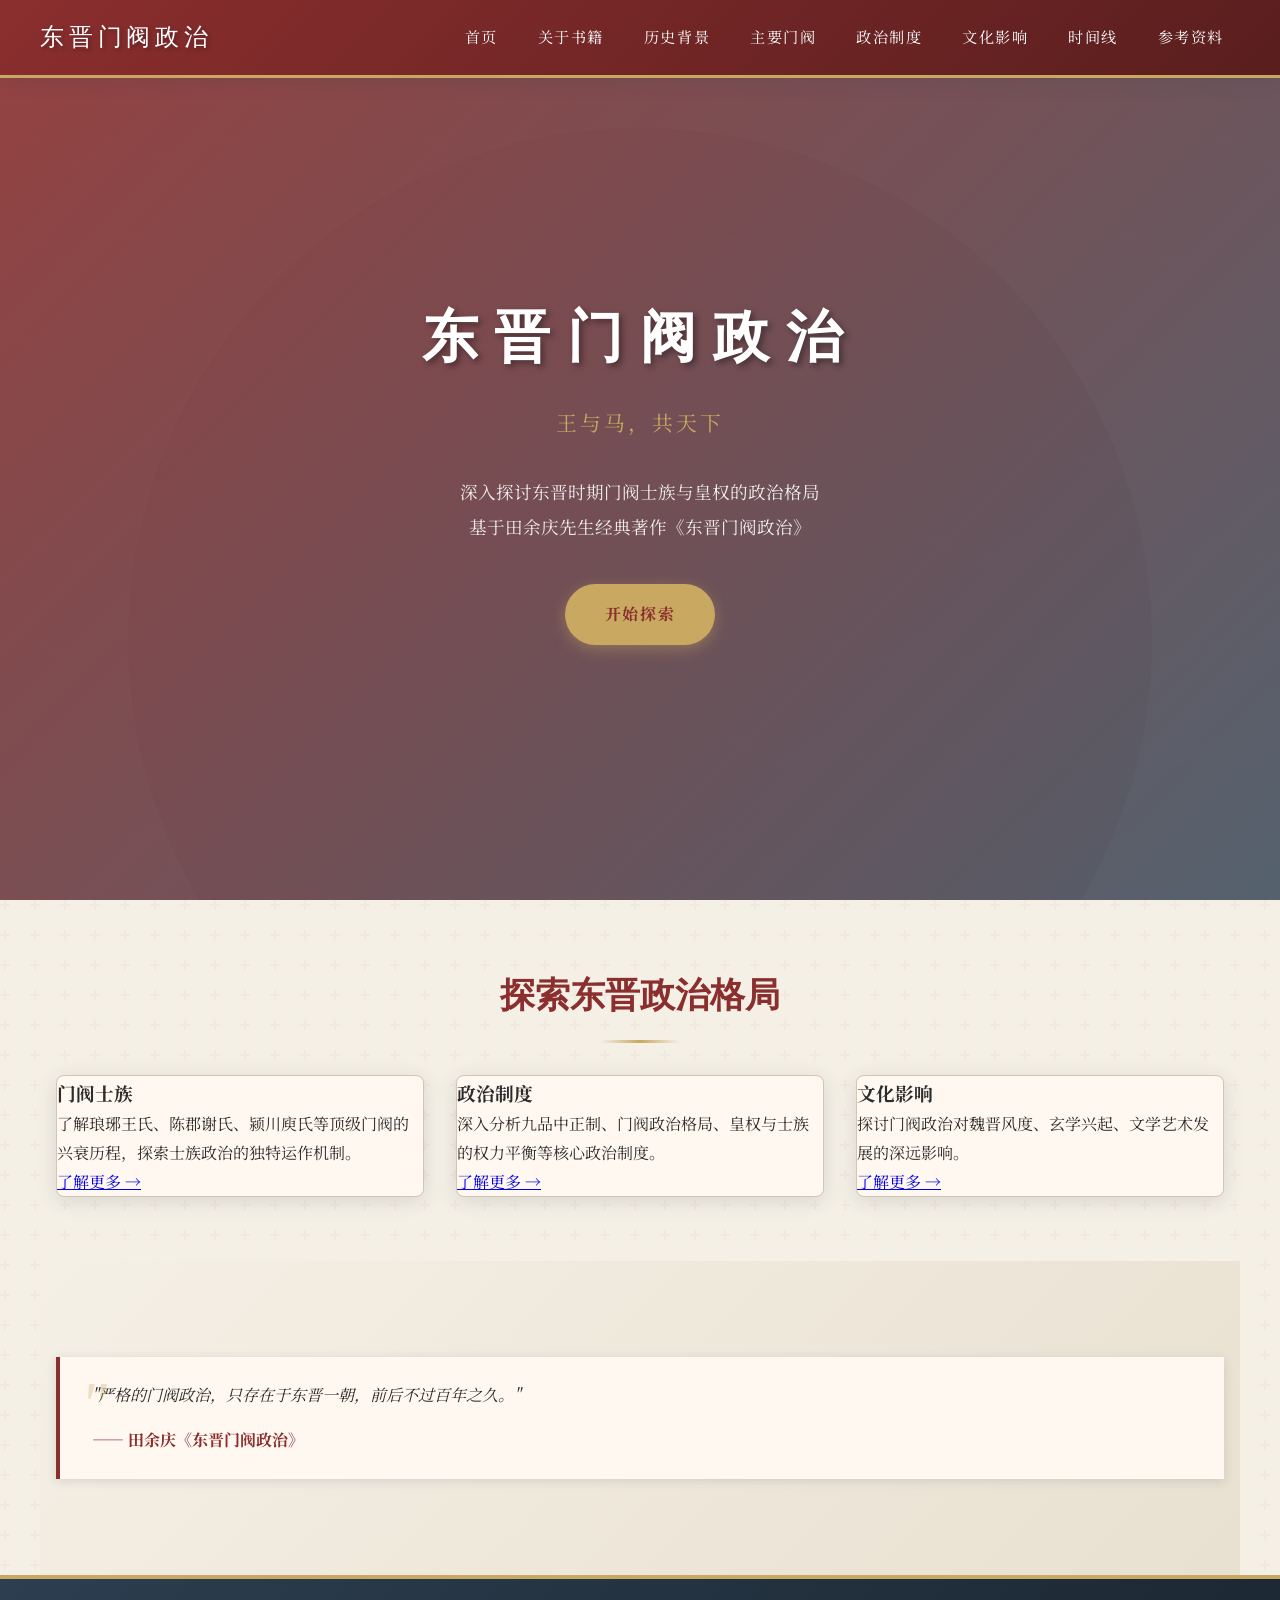
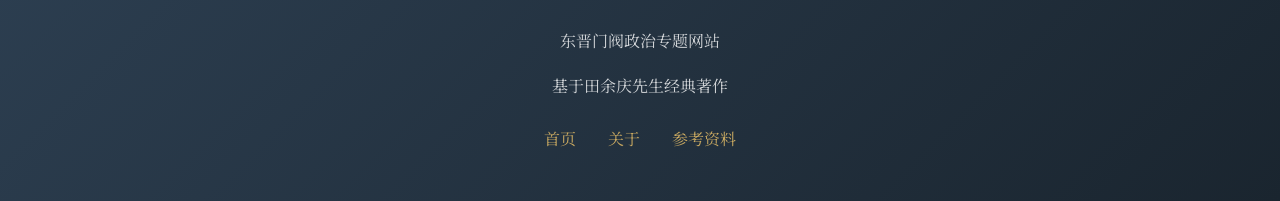
==== commit e342405c: "修复编码问题 - 重新生成干净的HTML文件" ====
--- a/index.html
+++ b/index.html
@@ -4,13 +4,13 @@
   <meta charset="UTF-8">
   <meta name="viewport" content="width=device-width, initial-scale=1.0">
   <meta name="description" content="东晋门阀政治专题网站 - 基于田余庆先生经典著作，深入探讨东晋时期门阀士族与皇权的政治格局">
-  <meta name="keywords" content="东晋，门阀政治，田余庆，魏晋南北朝，中国历史，士族，皇�?>
+  <meta name="keywords" content="东晋，门阀政治，田余庆，魏晋南北朝，中国历史，士族，皇权">
   <meta name="author" content="东晋门阀政治研究">
   
   <title>东晋门阀政治 - 首页</title>
   
-  <!-- 样式�?-->
-  <link rel="stylesheet" href="css/style.css">`n  <link rel="stylesheet" href="css/mobile-fix.css">
+  <!-- 样式表 -->
+  <link rel="stylesheet" href="css/style.css">
   <link rel="stylesheet" href="css/mobile-fix.css">
   
   <!-- 字体 -->
@@ -22,176 +22,98 @@
   <link rel="icon" type="image/svg+xml" href="data:image/svg+xml,<svg xmlns='http://www.w3.org/2000/svg' viewBox='0 0 100 100'><text y='.9em' font-size='90'>📜</text></svg>">
 </head>
 <body>
-  <!-- 导航�?-->
+  <!-- 导航栏 -->
   <nav class="navbar">
     <div class="navbar-content">
-      <a href="index.html" class="navbar-brand">東晉門閥政�?/a>
-      <button class="navbar-toggle" aria-label="切换导航菜单">
+      <a href="index.html" class="navbar-brand">东晋门阀政治</a>
+      <button class="navbar-toggle" aria-label="切换导航菜单" onclick="toggleMenu()">
         <span></span>
         <span></span>
         <span></span>
       </button>
-      <ul class="nav-menu">
+      <ul class="nav-menu" id="navMenu">
         <li><a href="index.html">首页</a></li>
         <li><a href="about.html">关于书籍</a></li>
         <li><a href="background.html">历史背景</a></li>
         <li><a href="clans.html">主要门阀</a></li>
         <li><a href="politics.html">政治制度</a></li>
         <li><a href="culture.html">文化影响</a></li>
-        <li><a href="timeline.html">时间�?/a></li>
-        <li><a href="references.html">参考资�?/a></li>
+        <li><a href="timeline.html">时间线</a></li>
+        <li><a href="references.html">参考资料</a></li>
       </ul>
     </div>
   </nav>
 
-  <!-- 英雄区域 -->
-  <header class="hero">
-    <div class="hero-content">
-      <h1 class="hero-title">東晉門閥政�?/h1>
-      <p class="hero-subtitle">王與馬，共天�?/p>
-      <p class="hero-description">
-        深入探讨东晋时期独特的政治格局——门阀士族与皇权共治的历史现象�?br>
-        基于田余庆先生经典著作，还原那段波澜壮阔的历史岁月�?      </p>
-      <a href="about.html" class="hero-btn">开始探�?/a>
-    </div>
-  </header>
-
   <!-- 主要内容 -->
-  <main class="container">
-    <!-- 简介部�?-->
-    <section class="section">
-      <h2 class="section-title">什么是门阀政治</h2>
-      <p class="section-subtitle">理解东晋政治格局的关键概�?/p>
-      
-      <div class="quote-block">
-        <p>
-          门阀政治，指的是东晋时期士族门阀与皇权共同执政的特殊政治形态�?          在这一时期，高门士族不仅垄断了政治权力，更与皇室形成了一种微妙的平衡关系�?        </p>
-        <cite>�?田余庆《东晋门阀政治�?/cite>
-      </div>
-      
-      <div class="card-grid">
-        <article class="card">
-          <div class="card-header">
-            <h3>⚖️ 皇权与士�?/h3>
-          </div>
-          <div class="card-body">
-            <p>东晋皇室司马氏依赖琅琊王氏等士族支持建立政权，形�?王与马，共天�?的政治格局�?/p>
-          </div>
-          <div class="card-footer">
-            <a href="politics.html" style="color: var(--primary-color); text-decoration: none; font-weight: bold;">了解更多 �?/a>
-          </div>
-        </article>
-        
-        <article class="card">
-          <div class="card-header">
-            <h3>🏛�?九品中正�?/h3>
-          </div>
-          <div class="card-body">
-            <p>曹魏创立的选官制度在东晋达到顶峰，成为士族垄断政治权力的制度保障�?/p>
-          </div>
-          <div class="card-footer">
-            <a href="politics.html" style="color: var(--primary-color); text-decoration: none; font-weight: bold;">了解更多 �?/a>
-          </div>
-        </article>
-        
-        <article class="card">
-          <div class="card-header">
-            <h3>📜 士族文化</h3>
-          </div>
-          <div class="card-body">
-            <p>门阀士族不仅掌握政治权力，更引领着当时的文化风尚，形成独特的士族文化�?/p>
-          </div>
-          <div class="card-footer">
-            <a href="culture.html" style="color: var(--primary-color); text-decoration: none; font-weight: bold;">了解更多 �?/a>
-          </div>
-        </article>
+  <main>
+    <!-- 英雄区域 -->
+    <section class="hero">
+      <div class="hero-content">
+        <h1 class="hero-title">东晋门阀政治</h1>
+        <p class="hero-subtitle">王与马，共天下</p>
+        <p class="hero-description">
+          深入探讨东晋时期门阀士族与皇权的政治格局<br>
+          基于田余庆先生经典著作《东晋门阀政治》
+        </p>
+        <a href="about.html" class="hero-btn">开始探索</a>
       </div>
     </section>
 
-    <!-- 主要门阀预览 -->
-    <section class="section">
-      <h2 class="section-title">四大门阀</h2>
-      <p class="section-subtitle">东晋时期最具影响力的士族门阀</p>
-      
+    <!-- 简介区域 -->
+    <section class="container">
+      <h2 class="section-title">探索东晋政治格局</h2>
       <div class="card-grid">
-        <article class="card">
-          <div class="card-header">
-            <h3>🐉 琅琊王氏</h3>
-          </div>
-          <div class="card-body">
-            <p>"王与马，共天�?的主角，东晋第一高门。王导、王敦兄弟辅佐司马睿建立东晋，权势熏天�?/p>
-          </div>
-          <div class="card-footer">
-            <a href="clans.html" style="color: var(--primary-color); text-decoration: none; font-weight: bold;">了解更多 �?/a>
-          </div>
-        </article>
-        
-        <article class="card">
-          <div class="card-header">
-            <h3>🦅 颍川庾氏</h3>
-          </div>
-          <div class="card-body">
-            <p>庾亮、庾冰兄弟以外戚身份掌权，庾氏一度成为东晋中期最具影响力的门阀�?/p>
-          </div>
-          <div class="card-footer">
-            <a href="clans.html" style="color: var(--primary-color); text-decoration: none; font-weight: bold;">了解更多 �?/a>
-          </div>
-        </article>
-        
-        <article class="card">
-          <div class="card-header">
-            <h3>🐯 谯国桓氏</h3>
-          </div>
-          <div class="card-body">
-            <p>桓温、桓玄父子以军功崛起，桓温曾废立皇帝，桓玄更一度篡位建立桓楚政权�?/p>
-          </div>
-          <div class="card-footer">
-            <a href="clans.html" style="color: var(--primary-color); text-decoration: none; font-weight: bold;">了解更多 �?/a>
-          </div>
-        </article>
-        
-        <article class="card">
-          <div class="card-header">
-            <h3>🦊 陈郡谢氏</h3>
-          </div>
-          <div class="card-body">
-            <p>谢安、谢玄叔侄在淝水之战中立下不世之功，谢氏成为东晋后期最重要的门阀�?/p>
-          </div>
-          <div class="card-footer">
-            <a href="clans.html" style="color: var(--primary-color); text-decoration: none; font-weight: bold;">了解更多 �?/a>
-          </div>
-        </article>
+        <div class="card">
+          <h3 class="card-title">门阀士族</h3>
+          <p class="card-content">
+            了解琅琊王氏、陈郡谢氏、颍川庾氏等顶级门阀的兴衰历程，探索士族政治的独特运作机制。
+          </p>
+          <a href="clans.html" class="card-link">了解更多 →</a>
+        </div>
+        <div class="card">
+          <h3 class="card-title">政治制度</h3>
+          <p class="card-content">
+            深入分析九品中正制、门阀政治格局、皇权与士族的权力平衡等核心政治制度。
+          </p>
+          <a href="politics.html" class="card-link">了解更多 →</a>
+        </div>
+        <div class="card">
+          <h3 class="card-title">文化影响</h3>
+          <p class="card-content">
+            探讨门阀政治对魏晋风度、玄学兴起、文学艺术发展的深远影响。
+          </p>
+          <a href="culture.html" class="card-link">了解更多 →</a>
+        </div>
       </div>
     </section>
 
-    <!-- 历史意义 -->
-    <section class="section">
-      <h2 class="section-title">历史意义</h2>
-      <p class="section-subtitle">门阀政治对中国历史的影响</p>
-      
-      <div class="decorative-border">
-        <p style="line-height: 2; text-align: center;">
-          东晋门阀政治是中国历史上一个独特的政治形态。它既是汉魏以来士族势力发展的顶峰，
-          也是隋唐科举制度兴起前最后的贵族政治。理解门阀政治，对于把握中国中古历史的演变脉络至关重要�?          <br><br>
-          田余庆先生通过对东晋门阀政治的深入研究，揭示了这一时期政治运作的内在逻辑�?          为我们理解中国历史上的权力结构提供了重要视角�?        </p>
-      </div>
+    <!-- 引言区域 -->
+    <section class="container" style="background: linear-gradient(135deg, #f5f0e6 0%, #e8e0d0 100%);">
+      <blockquote class="quote-block">
+        <p>"严格的门阀政治，只存在于东晋一朝，前后不过百年之久。"</p>
+        <cite>—— 田余庆《东晋门阀政治》</cite>
+      </blockquote>
     </section>
   </main>
 
   <!-- 页脚 -->
   <footer class="footer">
     <div class="footer-content">
-      <p class="footer-text">东晋门阀政治专题网站 | 基于田余庆先生《东晋门阀政治�?/p>
-      <p class="footer-text" style="font-size: 0.9rem; opacity: 0.7;">本网站仅供学习研究使�?/p>
+      <p class="footer-text">东晋门阀政治专题网站</p>
+      <p class="footer-text">基于田余庆先生经典著作</p>
       <div class="footer-links">
-        <a href="about.html">关于本书</a>
-        <a href="references.html">参考资�?/a>
-        <a href="https://github.com" target="_blank" rel="noopener">GitHub</a>
+        <a href="index.html">首页</a>
+        <a href="about.html">关于</a>
+        <a href="references.html">参考资料</a>
       </div>
     </div>
   </footer>
 
   <!-- JavaScript -->
-  <script src="js/main.js"></script>
+  <script>
+    function toggleMenu() {
+      document.getElementById('navMenu').classList.toggle('active');
+    }
+  </script>
 </body>
 </html>
